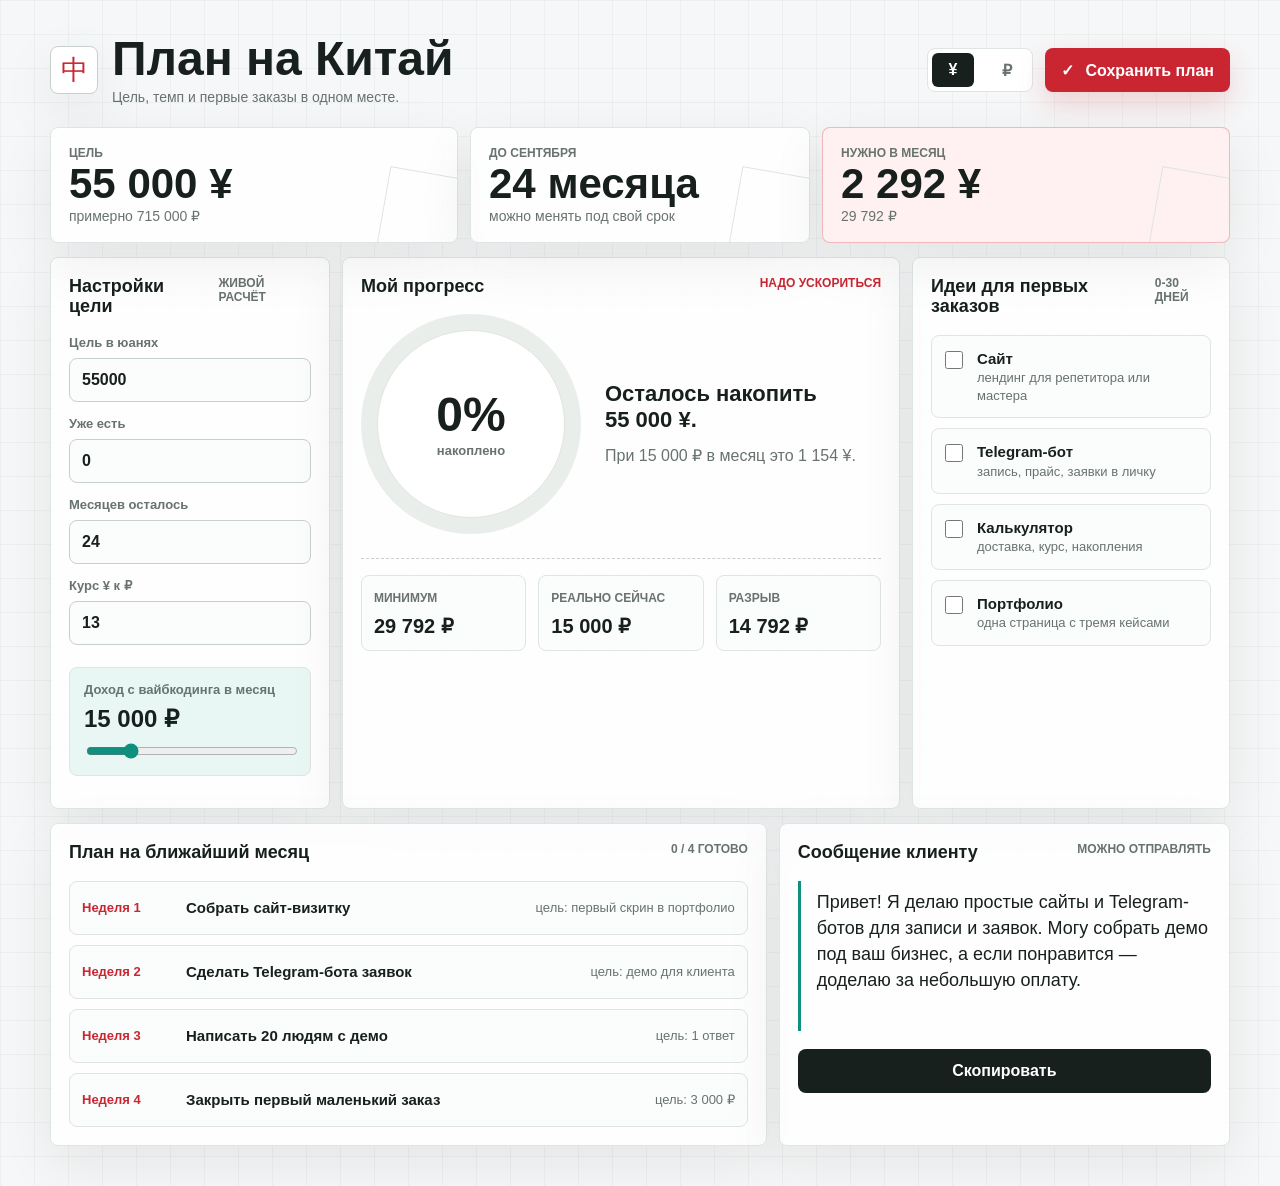
==== index.html @ 0fda7224 "Add China savings planner" ====
<!doctype html>
<html lang="ru">
  <head>
    <meta charset="UTF-8" />
    <meta name="viewport" content="width=device-width, initial-scale=1.0" />
    <title>План на Китай</title>
    <link rel="stylesheet" href="styles.css" />
  </head>
  <body>
    <main class="app-shell">
      <header class="topbar">
        <div class="brand">
          <span class="brand-mark" aria-hidden="true">中</span>
          <div>
            <h1>План на Китай</h1>
            <p>Цель, темп и первые заказы в одном месте.</p>
          </div>
        </div>
        <div class="top-actions" aria-label="Настройки отображения">
          <div class="segmented" role="group" aria-label="Валюта">
            <button class="segment active" type="button" data-currency="yuan">¥</button>
            <button class="segment" type="button" data-currency="rub">₽</button>
          </div>
          <button class="save-button" type="button" id="savePlan">
            <span aria-hidden="true">✓</span>
            Сохранить план
          </button>
        </div>
      </header>

      <section class="summary-grid" aria-label="Сводка плана">
        <article class="metric-card goal-card">
          <span class="label">Цель</span>
          <strong id="targetDisplay">55 000 ¥</strong>
          <small id="targetRubDisplay">примерно 715 000 ₽</small>
        </article>
        <article class="metric-card">
          <span class="label">До сентября</span>
          <strong id="monthsDisplay">24 месяца</strong>
          <small>можно менять под свой срок</small>
        </article>
        <article class="metric-card accent">
          <span class="label">Нужно в месяц</span>
          <strong id="monthlyNeeded">2 292 ¥</strong>
          <small id="monthlyNeededRub">29 792 ₽</small>
        </article>
      </section>

      <section class="workbench">
        <aside class="panel form-panel">
          <div class="panel-title">
            <h2>Настройки цели</h2>
            <span>живой расчёт</span>
          </div>

          <label class="field">
            <span>Цель в юанях</span>
            <input id="targetYuan" type="number" min="1000" step="500" value="55000" />
          </label>

          <label class="field">
            <span>Уже есть</span>
            <input id="savedYuan" type="number" min="0" step="100" value="0" />
          </label>

          <label class="field">
            <span>Месяцев осталось</span>
            <input id="monthsLeft" type="number" min="1" max="60" value="24" />
          </label>

          <label class="field">
            <span>Курс ¥ к ₽</span>
            <input id="yuanRate" type="number" min="1" step="0.1" value="13" />
          </label>

          <label class="range-field">
            <span>Доход с вайбкодинга в месяц</span>
            <strong id="incomeDisplay">15 000 ₽</strong>
            <input id="monthlyIncome" type="range" min="0" max="80000" step="1000" value="15000" />
          </label>
        </aside>

        <section class="panel progress-panel" aria-label="Мой прогресс">
          <div class="panel-title">
            <h2>Мой прогресс</h2>
            <span id="paceStatus">надо ускориться</span>
          </div>
          <div class="progress-wrap">
            <div class="progress-ring" id="progressRing">
              <div>
                <strong id="progressPercent">0%</strong>
                <span>накоплено</span>
              </div>
            </div>
            <div class="progress-copy">
              <p id="remainingText">Осталось накопить 55 000 ¥.</p>
              <p id="incomeText">При 15 000 ₽ в месяц это 1 154 ¥.</p>
            </div>
          </div>

          <div class="ticket-strip" aria-label="План месяца">
            <div>
              <span>Минимум</span>
              <strong id="minimumRub">29 792 ₽</strong>
            </div>
            <div>
              <span>Реально сейчас</span>
              <strong id="currentRub">15 000 ₽</strong>
            </div>
            <div>
              <span>Разрыв</span>
              <strong id="gapRub">14 792 ₽</strong>
            </div>
          </div>
        </section>

        <aside class="panel tasks-panel">
          <div class="panel-title">
            <h2>Идеи для первых заказов</h2>
            <span>0-30 дней</span>
          </div>
          <div class="task-list">
            <label class="task">
              <input type="checkbox" data-task="site" />
              <span>
                <strong>Сайт</strong>
                лендинг для репетитора или мастера
              </span>
            </label>
            <label class="task">
              <input type="checkbox" data-task="bot" />
              <span>
                <strong>Telegram-бот</strong>
                запись, прайс, заявки в личку
              </span>
            </label>
            <label class="task">
              <input type="checkbox" data-task="calc" />
              <span>
                <strong>Калькулятор</strong>
                доставка, курс, накопления
              </span>
            </label>
            <label class="task">
              <input type="checkbox" data-task="portfolio" />
              <span>
                <strong>Портфолио</strong>
                одна страница с тремя кейсами
              </span>
            </label>
          </div>
        </aside>
      </section>

      <section class="bottom-grid">
        <article class="panel plan-panel">
          <div class="panel-title">
            <h2>План на ближайший месяц</h2>
            <span id="doneCount">0 / 4 готово</span>
          </div>
          <div class="month-plan" id="monthPlan"></div>
        </article>

        <article class="panel pitch-panel">
          <div class="panel-title">
            <h2>Сообщение клиенту</h2>
            <span>можно отправлять</span>
          </div>
          <blockquote id="clientPitch">
            Привет! Я делаю простые сайты и Telegram-ботов для записи и заявок. Могу собрать демо под ваш бизнес, а если понравится — доделаю за небольшую оплату.
          </blockquote>
          <button class="copy-button" type="button" id="copyPitch">Скопировать</button>
        </article>
      </section>
    </main>

    <div class="toast" id="toast" role="status" aria-live="polite">Сохранено</div>
    <script src="app.js"></script>
  </body>
</html>
---- styles.css ----
:root {
  --bg: #f6f7f8;
  --paper: #ffffff;
  --ink: #17201c;
  --muted: #68736f;
  --line: #dfe5e2;
  --line-strong: #c7d0cc;
  --red: #c92632;
  --red-soft: #fff0f1;
  --jade: #0f8f7d;
  --jade-soft: #e8f7f4;
  --gold: #b88014;
  --shadow: 0 18px 55px rgba(23, 32, 28, 0.08);
  --radius: 8px;
}

* {
  box-sizing: border-box;
}

body {
  margin: 0;
  min-height: 100vh;
  color: var(--ink);
  font-family:
    Inter, "Segoe UI", "Noto Sans", Arial, sans-serif;
  background:
    linear-gradient(rgba(23, 32, 28, 0.035) 1px, transparent 1px),
    linear-gradient(90deg, rgba(23, 32, 28, 0.035) 1px, transparent 1px),
    var(--bg);
  background-size: 34px 34px;
}

button,
input {
  font: inherit;
}

button {
  cursor: pointer;
}

.app-shell {
  width: min(1180px, calc(100% - 32px));
  margin: 0 auto;
  padding: 26px 0 40px;
}

.topbar {
  display: flex;
  align-items: center;
  justify-content: space-between;
  gap: 18px;
  padding: 10px 0 22px;
}

.brand {
  display: flex;
  align-items: center;
  gap: 14px;
}

.brand-mark {
  display: grid;
  width: 48px;
  height: 48px;
  place-items: center;
  border: 1px solid var(--line-strong);
  border-radius: var(--radius);
  background: var(--paper);
  color: var(--red);
  font-family: Georgia, "Times New Roman", serif;
  font-size: 27px;
  line-height: 1;
  box-shadow: var(--shadow);
}

h1,
h2,
p {
  margin: 0;
}

h1 {
  font-size: clamp(28px, 4vw, 48px);
  line-height: 0.95;
  letter-spacing: 0;
}

.brand p {
  margin-top: 7px;
  color: var(--muted);
  font-size: 14px;
}

.top-actions,
.segmented,
.summary-grid,
.workbench,
.bottom-grid,
.ticket-strip {
  display: grid;
  gap: 12px;
}

.top-actions {
  grid-template-columns: auto auto;
  align-items: center;
}

.segmented {
  grid-template-columns: repeat(2, 42px);
  padding: 4px;
  border: 1px solid var(--line);
  border-radius: var(--radius);
  background: var(--paper);
}

.segment {
  height: 34px;
  border: 0;
  border-radius: 6px;
  background: transparent;
  color: var(--muted);
  font-weight: 800;
}

.segment.active {
  background: var(--ink);
  color: var(--paper);
}

.save-button,
.copy-button {
  height: 44px;
  border: 0;
  border-radius: var(--radius);
  background: var(--red);
  color: white;
  padding: 0 16px;
  font-weight: 800;
  box-shadow: 0 12px 28px rgba(201, 38, 50, 0.18);
}

.save-button span {
  margin-right: 7px;
}

.summary-grid {
  grid-template-columns: 1.2fr 1fr 1.2fr;
  margin-bottom: 14px;
}

.metric-card,
.panel {
  border: 1px solid var(--line);
  border-radius: var(--radius);
  background: rgba(255, 255, 255, 0.88);
  box-shadow: var(--shadow);
}

.metric-card {
  min-height: 116px;
  padding: 18px;
  display: flex;
  flex-direction: column;
  justify-content: space-between;
  overflow: hidden;
  position: relative;
}

.metric-card::after {
  content: "";
  position: absolute;
  right: -24px;
  bottom: -32px;
  width: 98px;
  height: 98px;
  border: 1px solid var(--line);
  transform: rotate(10deg);
}

.metric-card.accent {
  border-color: rgba(201, 38, 50, 0.28);
  background: var(--red-soft);
}

.label,
.panel-title span,
.ticket-strip span {
  color: var(--muted);
  font-size: 12px;
  font-weight: 800;
  text-transform: uppercase;
  letter-spacing: 0;
}

.metric-card strong {
  font-size: clamp(26px, 4vw, 42px);
  line-height: 1;
}

.metric-card small {
  color: var(--muted);
  font-size: 14px;
}

.workbench {
  grid-template-columns: 280px minmax(340px, 1fr) 318px;
  align-items: stretch;
}

.panel {
  padding: 18px;
}

.panel-title {
  display: flex;
  align-items: start;
  justify-content: space-between;
  gap: 12px;
  margin-bottom: 18px;
}

.panel-title h2 {
  font-size: 18px;
  line-height: 1.15;
}

.field,
.range-field {
  display: grid;
  gap: 8px;
  margin-bottom: 14px;
}

.field span,
.range-field span {
  color: var(--muted);
  font-size: 13px;
  font-weight: 750;
}

.field input {
  width: 100%;
  height: 44px;
  border: 1px solid var(--line-strong);
  border-radius: var(--radius);
  background: #fbfcfc;
  color: var(--ink);
  padding: 0 12px;
  font-weight: 800;
  outline: none;
}

.field input:focus,
.range-field input:focus,
.task input:focus-visible,
button:focus-visible {
  outline: 3px solid rgba(15, 143, 125, 0.22);
  outline-offset: 2px;
}

.range-field {
  margin-top: 22px;
  padding: 14px;
  border: 1px solid var(--line);
  border-radius: var(--radius);
  background: var(--jade-soft);
}

.range-field strong {
  font-size: 24px;
}

input[type="range"] {
  width: 100%;
  accent-color: var(--jade);
}

.progress-panel {
  min-height: 360px;
}

.progress-wrap {
  display: grid;
  grid-template-columns: 220px 1fr;
  align-items: center;
  gap: 24px;
}

.progress-ring {
  width: 220px;
  aspect-ratio: 1;
  display: grid;
  place-items: center;
  border-radius: 50%;
  background: conic-gradient(var(--red) 0deg, #e9eeeb 0deg);
  position: relative;
}

.progress-ring::before {
  content: "";
  position: absolute;
  inset: 16px;
  border-radius: 50%;
  background: var(--paper);
  border: 1px solid var(--line);
}

.progress-ring div {
  position: relative;
  display: grid;
  place-items: center;
  gap: 4px;
}

.progress-ring strong {
  font-size: 48px;
  line-height: 1;
}

.progress-ring span {
  color: var(--muted);
  font-size: 13px;
  font-weight: 800;
}

.progress-copy {
  display: grid;
  gap: 10px;
  color: var(--muted);
  font-size: 16px;
  line-height: 1.5;
}

.progress-copy p:first-child {
  color: var(--ink);
  font-size: 22px;
  font-weight: 850;
  line-height: 1.2;
}

.ticket-strip {
  grid-template-columns: repeat(3, 1fr);
  margin-top: 24px;
  border-top: 1px dashed var(--line-strong);
  padding-top: 16px;
}

.ticket-strip div {
  min-height: 76px;
  border: 1px solid var(--line);
  border-radius: var(--radius);
  padding: 12px;
  background: #fbfcfc;
}

.ticket-strip strong {
  display: block;
  margin-top: 8px;
  font-size: 20px;
}

.task-list {
  display: grid;
  gap: 10px;
}

.task {
  display: grid;
  grid-template-columns: 22px 1fr;
  gap: 10px;
  align-items: start;
  padding: 13px;
  border: 1px solid var(--line);
  border-radius: var(--radius);
  background: #fbfcfc;
}

.task input {
  width: 18px;
  height: 18px;
  margin: 2px 0 0;
  accent-color: var(--jade);
}

.task span {
  color: var(--muted);
  font-size: 13px;
  line-height: 1.35;
}

.task strong {
  display: block;
  color: var(--ink);
  font-size: 15px;
}

.bottom-grid {
  grid-template-columns: 1.35fr 0.85fr;
  margin-top: 14px;
}

.month-plan {
  display: grid;
  gap: 10px;
}

.plan-row {
  display: grid;
  grid-template-columns: 92px 1fr auto;
  align-items: center;
  gap: 12px;
  min-height: 54px;
  padding: 10px 12px;
  border: 1px solid var(--line);
  border-radius: var(--radius);
  background: #fbfcfc;
}

.plan-row time {
  color: var(--red);
  font-size: 13px;
  font-weight: 900;
}

.plan-row strong {
  font-size: 15px;
}

.plan-row span:last-child {
  color: var(--muted);
  font-size: 13px;
}

.pitch-panel blockquote {
  margin: 0;
  min-height: 150px;
  border-left: 3px solid var(--jade);
  padding: 8px 0 8px 16px;
  color: var(--ink);
  font-size: 18px;
  line-height: 1.45;
}

.copy-button {
  width: 100%;
  margin-top: 18px;
  background: var(--ink);
  box-shadow: none;
}

.toast {
  position: fixed;
  right: 20px;
  bottom: 20px;
  transform: translateY(18px);
  opacity: 0;
  pointer-events: none;
  border-radius: var(--radius);
  background: var(--ink);
  color: white;
  padding: 12px 16px;
  font-weight: 800;
  transition: 180ms ease;
}

.toast.show {
  transform: translateY(0);
  opacity: 1;
}

@media (max-width: 980px) {
  .topbar,
  .workbench,
  .bottom-grid,
  .summary-grid {
    grid-template-columns: 1fr;
  }

  .topbar {
    display: grid;
  }

  .top-actions {
    grid-template-columns: 1fr auto;
  }

  .workbench {
    display: grid;
  }

  .progress-wrap {
    grid-template-columns: 1fr;
    justify-items: center;
    text-align: center;
  }
}

@media (max-width: 620px) {
  .app-shell {
    width: min(100% - 20px, 1180px);
    padding-top: 14px;
  }

  .brand {
    align-items: start;
  }

  .brand-mark {
    width: 42px;
    height: 42px;
    font-size: 23px;
  }

  .top-actions,
  .ticket-strip {
    grid-template-columns: 1fr;
  }

  .segmented {
    grid-template-columns: repeat(2, 1fr);
  }

  .progress-ring {
    width: min(220px, 72vw);
  }

  .plan-row {
    grid-template-columns: 1fr;
    align-items: start;
  }

  .panel,
  .metric-card {
    padding: 15px;
  }
}

@media (prefers-reduced-motion: reduce) {
  *,
  *::before,
  *::after {
    scroll-behavior: auto !important;
    transition: none !important;
  }
}
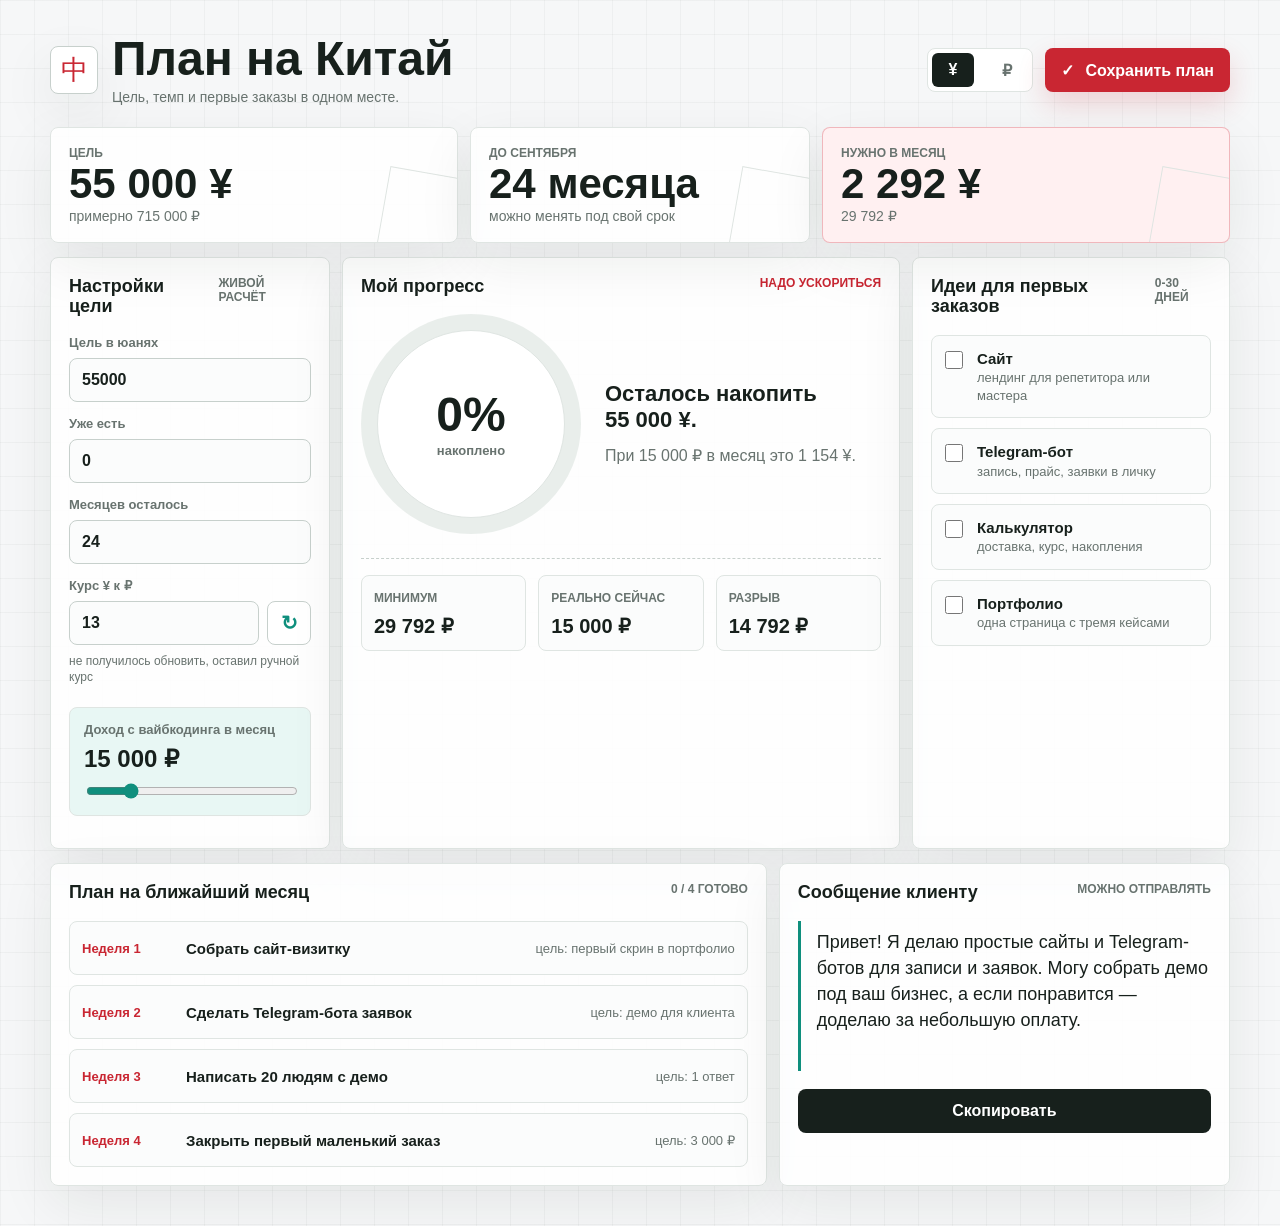
==== commit 88313f11: "Fetch live yuan exchange rate" ====
--- a/index.html
+++ b/index.html
@@ -70,7 +70,11 @@
 
           <label class="field">
             <span>Курс ¥ к ₽</span>
-            <input id="yuanRate" type="number" min="1" step="0.1" value="13" />
+            <div class="rate-row">
+              <input id="yuanRate" type="number" min="1" step="0.1" value="13" />
+              <button class="rate-button" type="button" id="refreshRate" aria-label="Обновить курс">↻</button>
+            </div>
+            <small class="rate-status" id="rateStatus">курс можно обновить автоматически</small>
           </label>
 
           <label class="range-field">
--- a/styles.css
+++ b/styles.css
@@ -253,6 +253,32 @@
   outline: none;
 }
 
+.rate-row {
+  display: grid;
+  grid-template-columns: 1fr 44px;
+  gap: 8px;
+}
+
+.rate-button {
+  height: 44px;
+  border: 1px solid var(--line-strong);
+  border-radius: var(--radius);
+  background: var(--paper);
+  color: var(--jade);
+  font-size: 20px;
+  font-weight: 900;
+}
+
+.rate-button.loading {
+  animation: spin 900ms linear infinite;
+}
+
+.rate-status {
+  color: var(--muted);
+  font-size: 12px;
+  line-height: 1.35;
+}
+
 .field input:focus,
 .range-field input:focus,
 .task input:focus-visible,
@@ -471,6 +497,12 @@
   opacity: 1;
 }
 
+@keyframes spin {
+  to {
+    transform: rotate(360deg);
+  }
+}
+
 @media (max-width: 980px) {
   .topbar,
   .workbench,
